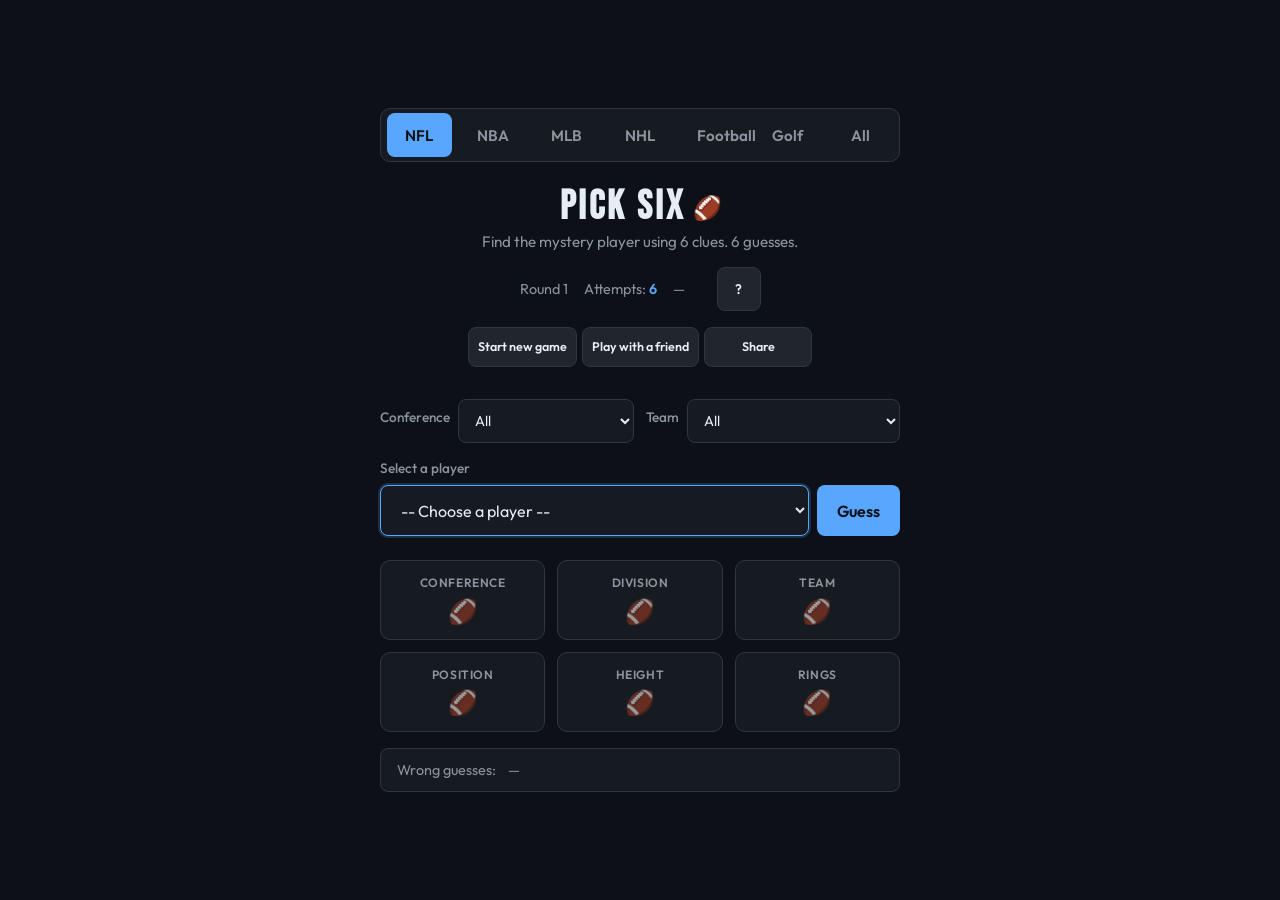
==== index.html @ cec1c0ed "Polish share button: layout, clue-style copied state, compact header row - Align share with Start ne" ====
<!DOCTYPE html>
<html lang="en">
<head><!-- Google tag (gtag.js) -->
<script async src="https://www.googletagmanager.com/gtag/js?id=G-Y5S0FFK1SW"></script>
<script>
  window.dataLayer = window.dataLayer || [];
  function gtag(){dataLayer.push(arguments);}
  gtag('js', new Date());

  gtag('config', 'G-Y5S0FFK1SW');
</script>
  <meta charset="UTF-8">
  <meta name="viewport" content="width=device-width, initial-scale=1.0, viewport-fit=cover">
  <meta name="theme-color" content="#0d1117">
  <title>Pick Six – You Think You Know Ball? Prove It.</title>
  <meta name="description" content="Pick Six is the sports guessing game that exposes fake NFL, NBA, MLB, and golf sickos. Six clues, six guesses, six rounds from easy layups to “how did you even know that guy?”">
  <meta property="og:title" content="Pick Six – You Think You Know Ball? Prove It.">
  <meta property="og:description" content="Pick Six is the sports guessing game that exposes fake NFL, NBA, MLB, and golf sickos. Six clues, six guesses, six rounds from easy layups to “how did you even know that guy?”">
  <meta property="og:type" content="website">
  <meta property="og:url" content="https://picksix.lol">
  <meta property="og:image" content="https://picksix.lol/og-image.png">
  <meta name="twitter:card" content="summary_large_image">
  <meta name="twitter:title" content="Pick Six – You Think You Know Ball? Prove It.">
  <meta name="twitter:description" content="Pick Six is the sports guessing game that exposes fake NFL, NBA, MLB, and golf sickos. Six clues, six guesses, six rounds from easy layups to “how did you even know that guy?”">
  <link rel="icon" type="image/svg+xml" href="favicon.svg">
  <link rel="preconnect" href="https://fonts.googleapis.com">
  <link rel="preconnect" href="https://fonts.gstatic.com" crossorigin>
  <link href="https://fonts.googleapis.com/css2?family=Bebas+Neue&family=Outfit:wght@400;500;600;700&display=swap" rel="stylesheet">
  <link rel="stylesheet" href="style.css">
  <script type="application/ld+json">
  {
    "@context": "https://schema.org",
    "@type": "Game",
    "name": "Pick Six",
    "url": "https://picksix.lol",
    "description": "Pick Six is the sports guessing game that exposes fake NFL, NBA, MLB, and golf sickos. Six clues, six guesses, six rounds from easy layups to “how did you even know that guy?”.",
    "genre": "Sports guessing game",
    "inLanguage": "en"
  }
  </script>
</head>
<body>
  <div class="app">
    <nav class="sport-tabs" role="tablist">
      <button type="button" class="sport-tab active" data-sport="nfl" role="tab" aria-selected="true">NFL</button>
      <button type="button" class="sport-tab" data-sport="nba" role="tab" aria-selected="false">NBA</button>
      <button type="button" class="sport-tab" data-sport="mlb" role="tab" aria-selected="false">MLB</button>
      <button type="button" class="sport-tab" data-sport="nhl" role="tab" aria-selected="false">NHL</button>
      <button type="button" class="sport-tab" data-sport="football" role="tab" aria-selected="false">Football</button>
      <button type="button" class="sport-tab" data-sport="golf" role="tab" aria-selected="false">Golf</button>
      <button type="button" class="sport-tab" data-sport="all" role="tab" aria-selected="false">All</button>
    </nav>
    <header>
      <h1>
        <span class="h1-row">
          <span class="h1-title">Pick Six</span>
          <span id="sportIcon" class="header-sport-icon" aria-hidden="true">⚾</span>
        </span>
      </h1>
      <p class="tagline" id="tagline">Find the mystery player using 6 clues. 6 guesses.</p>
      <div class="header-meta">
        <p class="round" id="roundLabel">Round 1</p>
        <p class="attempts" id="attempts">Attempts: <span id="attemptCount">5</span></p>
        <p class="timer" id="timer">0:00</p>
        <p class="streak" id="streak" aria-label="Win streak"></p>
        <button id="helpBtn" type="button" class="secondary small" aria-haspopup="dialog" aria-controls="helpPanel">?</button>
        <div class="header-action-buttons">
          <button id="newGameBtn" type="button" class="secondary small">Start new game</button>
          <button id="playWithFriendBtn" type="button" class="secondary small coop-mode-btn">Play with a friend</button>
          <button id="shareGameBtn" type="button" class="secondary small share-game-btn" aria-label="Copy link to play this sport">
            <span class="share-game-btn__stack">
              <span class="share-game-btn__label share-game-btn__label--share">Share</span>
              <span class="share-game-btn__label share-game-btn__label--copied" aria-hidden="true">Copied</span>
            </span>
          </button>
        </div>
      </div>
      <section id="coopBanner" class="coop-banner hidden">
        <p class="coop-banner-msg">Copy the link and send to your friend.</p>
        <div class="coop-link-row">
          <input id="coopLinkInput" type="text" readonly class="coop-link-input" aria-label="Game link to share">
          <button id="coopCopyBtn" type="button" class="secondary small">Copy link</button>
        </div>
        <button id="coopExitBtn" type="button" class="secondary small">Exit coop</button>
      </section>
    </header>

    <main>
      <section class="guess-section">
        <div class="filters" id="filtersContainer">
          <div class="filters-mlb" id="filtersMlb">
            <div class="filter-pair">
              <label for="leagueFilter">League</label>
              <select id="leagueFilter">
                <option value="">All</option>
                <option value="AL">AL</option>
                <option value="NL">NL</option>
              </select>
            </div>
            <div class="filter-pair">
              <label for="teamFilter">Team</label>
              <select id="teamFilter">
                <option value="">All</option>
              </select>
            </div>
          </div>
          <div class="filters-golf hidden" id="filtersGolf">
            <div class="filter-pair">
              <label for="countryFilter">Country</label>
              <select id="countryFilter">
                <option value="">All</option>
              </select>
            </div>
            <div class="filter-pair">
              <label for="sponsorFilter">Sponsor</label>
              <select id="sponsorFilter">
                <option value="">All</option>
              </select>
            </div>
          </div>
          <div class="filters-nba hidden" id="filtersNba">
            <div class="filter-pair">
              <label for="nbaConferenceFilter">Conference</label>
              <select id="nbaConferenceFilter">
                <option value="">All</option>
              </select>
            </div>
            <div class="filter-pair">
              <label for="nbaTeamFilter">Team</label>
              <select id="nbaTeamFilter">
                <option value="">All</option>
              </select>
            </div>
          </div>
          <div class="filters-nfl hidden" id="filtersNfl">
            <div class="filter-pair">
              <label for="nflConferenceFilter">Conference</label>
              <select id="nflConferenceFilter">
                <option value="">All</option>
              </select>
            </div>
            <div class="filter-pair">
              <label for="nflTeamFilter">Team</label>
              <select id="nflTeamFilter">
                <option value="">All</option>
              </select>
            </div>
          </div>
          <div class="filters-nhl hidden" id="filtersNhl">
            <div class="filter-pair">
              <label for="nhlConferenceFilter">Conference</label>
              <select id="nhlConferenceFilter">
                <option value="">All</option>
              </select>
            </div>
            <div class="filter-pair">
              <label for="nhlTeamFilter">Team</label>
              <select id="nhlTeamFilter">
                <option value="">All</option>
              </select>
            </div>
          </div>
          <div class="filters-football hidden" id="filtersFootball">
            <div class="filter-pair">
              <label for="footballLeagueFilter">League</label>
              <select id="footballLeagueFilter">
                <option value="">All</option>
              </select>
            </div>
            <div class="filter-pair">
              <label for="footballClubFilter">Club</label>
              <select id="footballClubFilter">
                <option value="">All</option>
              </select>
            </div>
          </div>
          <div class="filters-all hidden" id="filtersAll">
            <div class="filter-pair">
              <label for="allSportFilter">Sport</label>
              <select id="allSportFilter">
                <option value="">All</option>
                <option value="NFL">NFL</option>
                <option value="NBA">NBA</option>
                <option value="MLB">MLB</option>
                <option value="NHL">NHL</option>
                <option value="FOOTBALL">Football</option>
                <option value="GOLF">Golf</option>
              </select>
            </div>
          </div>
        </div>
        <label for="guessSelect">Select a player</label>
        <div class="input-row">
          <select id="guessSelect">
            <option value="">-- Choose a player --</option>
          </select>
          <button id="guessBtn" type="button">Guess</button>
        </div>
      </section>

      <!-- Bonus clue button removed; #bonusClue + formatBonusClue() in game.js kept to re-enable later. -->
      <section class="bonus-section hidden" aria-hidden="true">
        <div id="bonusClue" class="bonus-clue hidden"></div>
      </section>

      <section class="feedback-section">
        <div id="message" class="message"></div>
        <div class="clue-grid clue-grid-mlb" id="clueGridMlb">
          <div class="clue-slot" data-key="league">
            <span class="clue-label">League</span>
            <div class="clue-value hidden"><span class="value-text"></span></div>
            <div class="clue-hidden"><span class="sport-icon" aria-hidden="true">⚾</span></div>
          </div>
          <div class="clue-slot" data-key="division">
            <span class="clue-label">Division</span>
            <div class="clue-value hidden"><span class="value-text"></span></div>
            <div class="clue-hidden"><span class="sport-icon" aria-hidden="true">⚾</span></div>
          </div>
          <div class="clue-slot" data-key="team">
            <span class="clue-label">Team</span>
            <div class="clue-value hidden"><span class="value-text"></span></div>
            <div class="clue-hidden"><span class="sport-icon" aria-hidden="true">⚾</span></div>
          </div>
          <div class="clue-slot" data-key="position">
            <span class="clue-label">Position</span>
            <div class="clue-value hidden"><span class="value-text"></span></div>
            <div class="clue-hidden"><span class="sport-icon" aria-hidden="true">⚾</span></div>
          </div>
          <div class="clue-slot" data-key="age">
            <span class="clue-label">Age</span>
            <div class="clue-value hidden"><span class="value-text"></span></div>
            <div class="clue-hidden"><span class="sport-icon" aria-hidden="true">⚾</span></div>
          </div>
          <div class="clue-slot" data-key="number">
            <span class="clue-label">Number</span>
            <div class="clue-value hidden"><span class="value-text"></span></div>
            <div class="clue-hidden"><span class="sport-icon" aria-hidden="true">⚾</span></div>
          </div>
        </div>
        <div class="clue-grid clue-grid-golf hidden" id="clueGridGolf">
          <div class="clue-slot" data-key="country">
            <span class="clue-label">Country</span>
            <div class="clue-value hidden"><span class="value-text"></span></div>
            <div class="clue-hidden"><span class="sport-icon" aria-hidden="true">⛳</span></div>
          </div>
          <div class="clue-slot" data-key="sponsor">
            <span class="clue-label">Sponsor</span>
            <div class="clue-value hidden"><span class="value-text"></span></div>
            <div class="clue-hidden"><span class="sport-icon" aria-hidden="true">⛳</span></div>
          </div>
          <div class="clue-slot" data-key="age">
            <span class="clue-label">Age</span>
            <div class="clue-value hidden"><span class="value-text"></span></div>
            <div class="clue-hidden"><span class="sport-icon" aria-hidden="true">⛳</span></div>
          </div>
          <div class="clue-slot" data-key="pgaWins">
            <span class="clue-label">PGA Tour Wins</span>
            <div class="clue-value hidden"><span class="value-text"></span></div>
            <div class="clue-hidden"><span class="sport-icon" aria-hidden="true">⛳</span></div>
          </div>
          <div class="clue-slot" data-key="majorWins">
            <span class="clue-label">Major Wins</span>
            <div class="clue-value hidden"><span class="value-text"></span></div>
            <div class="clue-hidden"><span class="sport-icon" aria-hidden="true">⛳</span></div>
          </div>
          <div class="clue-slot" data-key="worldRank">
            <span class="clue-label">World Rank</span>
            <div class="clue-value hidden"><span class="value-text"></span></div>
            <div class="clue-hidden"><span class="sport-icon" aria-hidden="true">⛳</span></div>
          </div>
        </div>
        <div class="clue-grid clue-grid-nba hidden" id="clueGridNba">
          <div class="clue-slot" data-key="league">
            <span class="clue-label">Conference</span>
            <div class="clue-value hidden"><span class="value-text"></span></div>
            <div class="clue-hidden"><span class="sport-icon" aria-hidden="true">🏀</span></div>
          </div>
          <div class="clue-slot" data-key="division">
            <span class="clue-label">Division</span>
            <div class="clue-value hidden"><span class="value-text"></span></div>
            <div class="clue-hidden"><span class="sport-icon" aria-hidden="true">🏀</span></div>
          </div>
          <div class="clue-slot" data-key="team">
            <span class="clue-label">Team</span>
            <div class="clue-value hidden"><span class="value-text"></span></div>
            <div class="clue-hidden"><span class="sport-icon" aria-hidden="true">🏀</span></div>
          </div>
          <div class="clue-slot" data-key="position">
            <span class="clue-label">Position</span>
            <div class="clue-value hidden"><span class="value-text"></span></div>
            <div class="clue-hidden"><span class="sport-icon" aria-hidden="true">🏀</span></div>
          </div>
          <div class="clue-slot" data-key="height">
            <span class="clue-label">Height</span>
            <div class="clue-value hidden"><span class="value-text"></span></div>
            <div class="clue-hidden"><span class="sport-icon" aria-hidden="true">🏀</span></div>
          </div>
          <div class="clue-slot" data-key="rings">
            <span class="clue-label">Rings</span>
            <div class="clue-value hidden"><span class="value-text"></span></div>
            <div class="clue-hidden"><span class="sport-icon" aria-hidden="true">🏀</span></div>
          </div>
        </div>
        <div class="clue-grid clue-grid-nfl hidden" id="clueGridNfl">
          <div class="clue-slot" data-key="league">
            <span class="clue-label">Conference</span>
            <div class="clue-value hidden"><span class="value-text"></span></div>
            <div class="clue-hidden"><span class="sport-icon" aria-hidden="true">🏈</span></div>
          </div>
          <div class="clue-slot" data-key="division">
            <span class="clue-label">Division</span>
            <div class="clue-value hidden"><span class="value-text"></span></div>
            <div class="clue-hidden"><span class="sport-icon" aria-hidden="true">🏈</span></div>
          </div>
          <div class="clue-slot" data-key="team">
            <span class="clue-label">Team</span>
            <div class="clue-value hidden"><span class="value-text"></span></div>
            <div class="clue-hidden"><span class="sport-icon" aria-hidden="true">🏈</span></div>
          </div>
          <div class="clue-slot" data-key="position">
            <span class="clue-label">Position</span>
            <div class="clue-value hidden"><span class="value-text"></span></div>
            <div class="clue-hidden"><span class="sport-icon" aria-hidden="true">🏈</span></div>
          </div>
          <div class="clue-slot" data-key="height">
            <span class="clue-label">Height</span>
            <div class="clue-value hidden"><span class="value-text"></span></div>
            <div class="clue-hidden"><span class="sport-icon" aria-hidden="true">🏈</span></div>
          </div>
          <div class="clue-slot" data-key="rings">
            <span class="clue-label">Rings</span>
            <div class="clue-value hidden"><span class="value-text"></span></div>
            <div class="clue-hidden"><span class="sport-icon" aria-hidden="true">🏈</span></div>
          </div>
        </div>
        <div class="clue-grid clue-grid-nhl hidden" id="clueGridNhl">
          <div class="clue-slot" data-key="league">
            <span class="clue-label">Conference</span>
            <div class="clue-value hidden"><span class="value-text"></span></div>
            <div class="clue-hidden"><span class="sport-icon" aria-hidden="true">🏒</span></div>
          </div>
          <div class="clue-slot" data-key="division">
            <span class="clue-label">Division</span>
            <div class="clue-value hidden"><span class="value-text"></span></div>
            <div class="clue-hidden"><span class="sport-icon" aria-hidden="true">🏒</span></div>
          </div>
          <div class="clue-slot" data-key="team">
            <span class="clue-label">Team</span>
            <div class="clue-value hidden"><span class="value-text"></span></div>
            <div class="clue-hidden"><span class="sport-icon" aria-hidden="true">🏒</span></div>
          </div>
          <div class="clue-slot" data-key="position">
            <span class="clue-label">Position</span>
            <div class="clue-value hidden"><span class="value-text"></span></div>
            <div class="clue-hidden"><span class="sport-icon" aria-hidden="true">🏒</span></div>
          </div>
          <div class="clue-slot" data-key="height">
            <span class="clue-label">Height</span>
            <div class="clue-value hidden"><span class="value-text"></span></div>
            <div class="clue-hidden"><span class="sport-icon" aria-hidden="true">🏒</span></div>
          </div>
          <div class="clue-slot" data-key="rings">
            <span class="clue-label">Cups</span>
            <div class="clue-value hidden"><span class="value-text"></span></div>
            <div class="clue-hidden"><span class="sport-icon" aria-hidden="true">🏒</span></div>
          </div>
        </div>
        <div class="clue-grid clue-grid-football hidden" id="clueGridFootball">
          <div class="clue-slot" data-key="league">
            <span class="clue-label">League</span>
            <div class="clue-value hidden"><span class="value-text"></span></div>
            <div class="clue-hidden"><span class="sport-icon" aria-hidden="true">⚽</span></div>
          </div>
          <div class="clue-slot" data-key="club">
            <span class="clue-label">Club</span>
            <div class="clue-value hidden"><span class="value-text"></span></div>
            <div class="clue-hidden"><span class="sport-icon" aria-hidden="true">⚽</span></div>
          </div>
          <div class="clue-slot" data-key="country">
            <span class="clue-label">Country</span>
            <div class="clue-value hidden"><span class="value-text"></span></div>
            <div class="clue-hidden"><span class="sport-icon" aria-hidden="true">⚽</span></div>
          </div>
          <div class="clue-slot" data-key="position">
            <span class="clue-label">Position</span>
            <div class="clue-value hidden"><span class="value-text"></span></div>
            <div class="clue-hidden"><span class="sport-icon" aria-hidden="true">⚽</span></div>
          </div>
          <div class="clue-slot" data-key="height">
            <span class="clue-label">Height</span>
            <div class="clue-value hidden"><span class="value-text"></span></div>
            <div class="clue-hidden"><span class="sport-icon" aria-hidden="true">⚽</span></div>
          </div>
          <div class="clue-slot" data-key="trophies">
            <span class="clue-label">Trophies</span>
            <div class="clue-value hidden"><span class="value-text"></span></div>
            <div class="clue-hidden"><span class="sport-icon" aria-hidden="true">⚽</span></div>
          </div>
        </div>
        <div class="clue-grid clue-grid-all hidden" id="clueGridAll">
          <div class="clue-slot" data-key="sport">
            <span class="clue-label">Sport</span>
            <div class="clue-value hidden"><span class="value-text"></span></div>
            <div class="clue-hidden"><span class="sport-icon" aria-hidden="true">🏆</span></div>
          </div>
          <div class="clue-slot" data-key="team">
            <span class="clue-label">Team/Country</span>
            <div class="clue-value hidden"><span class="value-text"></span></div>
            <div class="clue-hidden"><span class="sport-icon" aria-hidden="true">🏆</span></div>
          </div>
          <div class="clue-slot" data-key="position">
            <span class="clue-label">Position</span>
            <div class="clue-value hidden"><span class="value-text"></span></div>
            <div class="clue-hidden"><span class="sport-icon" aria-hidden="true">🏆</span></div>
          </div>
          <div class="clue-slot" data-key="height">
            <span class="clue-label">Height</span>
            <div class="clue-value hidden"><span class="value-text"></span></div>
            <div class="clue-hidden"><span class="sport-icon" aria-hidden="true">🏆</span></div>
          </div>
          <div class="clue-slot" data-key="titles">
            <span class="clue-label">Titles</span>
            <div class="clue-value hidden"><span class="value-text"></span></div>
            <div class="clue-hidden"><span class="sport-icon" aria-hidden="true">🏆</span></div>
          </div>
          <div class="clue-slot" data-key="age">
            <span class="clue-label">Age</span>
            <div class="clue-value hidden"><span class="value-text"></span></div>
            <div class="clue-hidden"><span class="sport-icon" aria-hidden="true">🏆</span></div>
          </div>
        </div>
        <div class="wrong-guesses" id="wrongGuesses">
          <span class="wrong-guesses-label">Wrong guesses:</span>
          <span class="wrong-guesses-list" id="wrongGuessesList">—</span>
        </div>
      </section>

      <section class="game-over hidden" id="gameOver">
        <h2 id="gameOverTitle"></h2>
        <p id="gameOverText"></p>
        <div class="final-score-banner hidden" id="finalScoreBanner">
          <p class="final-score-headline">Final score</p>
          <p class="final-score-line" id="finalScoreLine"></p>
          <div class="final-score-share-slot" id="finalScoreShareSlot" aria-hidden="true"></div>
        </div>
        <button id="playAgainBtn" type="button">Start new game</button>
      </section>
    </main>
  </div>

  <div class="score-breakdown-overlay hidden" id="scoreBreakdownOverlay" role="dialog" aria-labelledby="scoreBreakdownTitle" aria-modal="true">
    <div class="score-breakdown-modal">
      <h3 id="scoreBreakdownTitle">Score breakdown</h3>
      <div id="scoreBreakdownContent"></div>
      <button type="button" class="secondary small" id="scoreBreakdownClose">Close</button>
    </div>
  </div>

  <div class="coop-modal-overlay hidden" id="coopGoFirstModal" role="dialog" aria-modal="true" aria-labelledby="coopGoFirstTitle">
    <div class="coop-modal">
      <h2 id="coopGoFirstTitle">You go first!</h2>
      <p>Make your guess below, then share the link with your friend so they can take their turn.</p>
      <button type="button" class="primary" id="coopGoFirstBtn">Got it</button>
    </div>
  </div>

  <div class="coop-modal-overlay hidden" id="coopShareModal" role="dialog" aria-modal="true" aria-labelledby="coopShareTitle">
    <div class="coop-modal">
      <h2 id="coopShareTitle">Hand it off!</h2>
      <p>Copy the link and fire it to your friend — iMessage, text, carrier pigeon, whatever. Their turn to guess.</p>
      <div class="coop-modal-link-row">
        <input id="coopShareLinkInput" type="text" readonly class="coop-link-input" aria-label="Game link to share">
        <button id="coopShareCopyBtn" type="button" class="secondary">Copy link</button>
      </div>
      <button type="button" class="primary" id="coopShareDoneBtn" disabled>Sent — they're up!</button>
    </div>
  </div>

  <div class="help-overlay hidden" id="helpPanel" role="dialog" aria-modal="true" aria-labelledby="helpTitle">
    <div class="help-modal">
      <h2 id="helpTitle">How Pick Six works</h2>
      <p>
        Each game picks one mystery player from the current sport. You have six guesses to find them using the clues you unlock along the way.
      </p>
      <p>
        Make a guess and we’ll light up how close you are on league/conference, division, team, position, and the numeric stats – age, height, jersey number, or rings depending on the sport.
      </p>
      <p>
        Clear four rounds in a row to go from stars to deep‑cut role players and golf nerd favorites.
      </p>
      <p>
        <strong>Play with a friend:</strong> Click "Play with a friend", make a guess, then copy the link and send it (iMessage, text, etc.). Your friend opens it, makes their guess, and sends the link back. Take turns until you nail it — or run out of guesses.
      </p>
      <button type="button" class="secondary small" id="helpCloseBtn">Got it</button>
    </div>
  </div>

  <script src="players-data.js" defer></script>
  <script src="golf-data.js" defer></script>
  <script src="nba-data.js" defer></script>
  <script src="nfl-data.js" defer></script>
  <script src="nhl-data.js" defer></script>
  <script src="football-data.js" defer></script>
  <script src="game.js" defer></script>
</body>
</html>
---- style.css ----
:root {
  --safe-pad-inline: max(1rem, env(safe-area-inset-left, 0px), env(safe-area-inset-right, 0px));
  --bg: #0d1117;
  --surface: #161b22;
  --surface-light: #21262d;
  --text: #e6edf3;
  --text-muted: #8b949e;
  --accent: #58a6ff;
  --accent-warm: #f0883e;
  --success: #3fb950;
  --error: #f85149;
  --border: #30363d;
}

* {
  box-sizing: border-box;
  margin: 0;
  padding: 0;
}

body {
  font-family: 'Outfit', sans-serif;
  background: var(--bg);
  color: var(--text);
  min-height: 100vh;
  min-height: 100dvh;
  display: flex;
  justify-content: center;
  align-items: center;
  /* Symmetric horizontal insets so content isn’t shifted on notched phones */
  padding: max(1rem, env(safe-area-inset-top, 0px)) var(--safe-pad-inline)
    max(1rem, env(safe-area-inset-bottom, 0px)) var(--safe-pad-inline);
  touch-action: manipulation;
}

.app {
  position: relative;
  width: 100%;
  max-width: 520px;
  /* Avoid horizontal scroll from full-width children (e.g. sport tabs) */
  min-width: 0;
}

.streak {
  font-size: 1.25rem;
  line-height: 1;
  color: var(--text-muted);
}

header {
  text-align: center;
  margin-bottom: 2rem;
  width: 100%;
}

h1 {
  display: flex;
  justify-content: center;
  align-items: center;
  width: 100%;
  margin: 0;
}

/* Keeps “Pick Six” + icon as one centered cluster (title styling unchanged) */
.h1-row {
  display: inline-flex;
  align-items: center;
  justify-content: center;
  gap: 0.35rem;
  max-width: 100%;
}

.h1-title {
  font-family: 'Bebas Neue', sans-serif;
  font-size: 2.5rem;
  letter-spacing: 0.08em;
  color: var(--text);
  line-height: 1.05;
  padding-inline: 0.06em;
  white-space: nowrap;
}

.tagline {
  color: var(--text-muted);
  font-size: 0.95rem;
  margin-top: 0.25rem;
}

.header-sport-icon {
  font-size: 1.45rem;
  line-height: 1;
  margin: 0;
  letter-spacing: normal;
  flex-shrink: 0;
}

.header-meta {
  display: flex;
  flex-wrap: wrap;
  align-items: center;
  justify-content: center;
  gap: 1rem;
  margin-top: 1rem;
  width: 100%;
}

/* Keep Start new game, Play with a friend, and Share on one row (scroll on very narrow screens). */
.header-action-buttons {
  display: flex;
  flex-direction: row;
  flex-wrap: nowrap;
  align-items: stretch;
  justify-content: center;
  gap: 0.35rem;
  width: 100%;
  max-width: 100%;
  box-sizing: border-box;
  padding-left: max(0.2rem, env(safe-area-inset-left));
  padding-right: max(0.2rem, env(safe-area-inset-right));
  overflow-x: auto;
  -webkit-overflow-scrolling: touch;
  overscroll-behavior-x: contain;
  scrollbar-width: thin;
}

/* Slightly tighter than global .small so three buttons fit typical phone widths */
.header-action-buttons .secondary.small {
  flex: 0 0 auto;
  display: inline-flex;
  align-items: center;
  justify-content: center;
  padding: 0.4rem 0.55rem;
  font-size: 0.78rem;
  line-height: 1.2;
  min-height: 40px;
  min-width: 40px;
}

/* Share: same footprint as other secondary.small; copied state mirrors clue-slot check-hit + clue-value.value-correct */
.share-game-btn {
  transition: border-color 0.2s ease, box-shadow 0.2s ease, border-radius 0.2s ease;
}

.share-game-btn.share-game-btn--checking {
  animation: slot-pulse 0.4s ease-out;
}

.share-game-btn.share-game-btn--copied {
  border-color: var(--success);
  box-shadow: 0 0 12px rgba(63, 185, 80, 0.4);
  border-radius: 10px;
}

.share-game-btn__stack {
  display: grid;
  place-items: center;
  /* Fits pill + "Copied" without clipping (header uses compact .small) */
  min-width: 5.5rem;
}

.share-game-btn__label {
  grid-area: 1 / 1;
  transition: opacity 0.28s ease;
}

.share-game-btn__label--copied {
  opacity: 0;
}

.share-game-btn--copied .share-game-btn__label--share {
  opacity: 0;
}

.share-game-btn--copied .share-game-btn__label--copied {
  opacity: 1;
  /* Same as .clue-slot .clue-value.value-correct */
  font-size: 1rem;
  font-weight: 600;
  color: var(--success);
  padding: 0.15rem 0.6rem;
  border-radius: 999px;
  background: rgba(63, 185, 80, 0.18);
  animation: reveal-pop 0.35s ease-out;
}

.header-action-buttons .share-game-btn--copied .share-game-btn__label--copied {
  font-size: 0.95rem;
}

@media (prefers-reduced-motion: reduce) {
  .share-game-btn__label {
    transition: none;
  }

  .share-game-btn.share-game-btn--checking,
  .share-game-btn--copied .share-game-btn__label--copied {
    animation: none;
  }
}

.round,
.attempts,
.timer {
  font-size: 0.9rem;
  color: var(--text-muted);
}

.attempts span {
  color: var(--accent);
  font-weight: 600;
}

.timer {
  font-variant-numeric: tabular-nums;
}

button.small {
  padding: 0.5rem 0.9rem;
  font-size: 0.85rem;
  min-height: 44px;
  min-width: 44px;
}

.wrong-guesses {
  margin-top: 1rem;
  padding: 0.75rem 1rem;
  background: var(--surface);
  border: 1px solid var(--border);
  border-radius: 8px;
  font-size: 0.9rem;
}

.wrong-guesses-label {
  color: var(--text-muted);
  margin-right: 0.5rem;
}

.wrong-guesses-list {
  color: var(--text-muted);
  font-style: italic;
}

.guess-section {
  margin-bottom: 1.5rem;
}

.filters {
  display: flex;
  flex-wrap: wrap;
  align-items: center;
  gap: 0.75rem;
  margin-bottom: 1rem;
}

.filters-mlb,
.filters-golf,
.filters-nba,
.filters-nfl,
.filters-nhl,
.filters-football {
  display: flex;
  align-items: center;
  gap: 0.75rem;
  width: 100%;
}

.filter-pair {
  flex: 1;
  display: flex;
  align-items: center;
  gap: 0.5rem;
  min-width: 0;
}

.filter-pair select {
  flex: 1;
  min-width: 0;
}

.filters label {
  font-size: 0.8rem;
  font-weight: 500;
  color: var(--text-muted);
}

.filters select {
  padding: 0.5rem 0.75rem;
  font-size: 0.9rem;
  min-width: 80px;
  min-height: 44px;
}

.guess-section label {
  display: block;
  font-size: 0.85rem;
  font-weight: 500;
  color: var(--text-muted);
  margin-bottom: 0.5rem;
}

.input-row {
  display: flex;
  gap: 0.5rem;
}

input {
  flex: 1;
  padding: 0.85rem 1rem;
  font-size: 1rem;
  min-height: 44px;
  font-family: inherit;
  background: var(--surface);
  border: 1px solid var(--border);
  border-radius: 8px;
  color: var(--text);
  outline: none;
}

input:focus {
  border-color: var(--accent);
  box-shadow: 0 0 0 2px rgba(88, 166, 255, 0.2);
}

input::placeholder {
  color: var(--text-muted);
}

select {
  flex: 1;
  padding: 0.85rem 1rem;
  font-size: 1rem;
  min-height: 44px;
  font-family: inherit;
  background: var(--surface);
  border: 1px solid var(--border);
  border-radius: 8px;
  color: var(--text);
  outline: none;
  cursor: pointer;
  appearance: auto;
}

select:focus {
  border-color: var(--accent);
  box-shadow: 0 0 0 2px rgba(88, 166, 255, 0.2);
}

select:disabled {
  opacity: 0.6;
  cursor: not-allowed;
}

button {
  font-family: inherit;
  font-weight: 600;
  cursor: pointer;
  border: none;
  border-radius: 8px;
  padding: 0.85rem 1.25rem;
  font-size: 1rem;
  min-height: 44px;
  transition: transform 0.15s, background 0.15s;
}

button:active {
  transform: scale(0.98);
}

#guessBtn {
  background: var(--accent);
  color: var(--bg);
}

#guessBtn:hover {
  background: #6eb4ff;
}

#guessBtn:disabled {
  opacity: 0.5;
  cursor: not-allowed;
  transform: none;
}

.secondary {
  background: var(--surface-light);
  color: var(--text);
  border: 1px solid var(--border);
}

.secondary:hover:not(:disabled) {
  background: var(--border);
}

.secondary:disabled {
  opacity: 0.5;
  cursor: not-allowed;
}

.bonus-section {
  margin-bottom: 1.5rem;
}

#bonusClueBtn {
  font-size: 0.9rem;
}

.bonus-clue {
  margin-top: 1rem;
  padding: 1rem;
  background: var(--surface);
  border: 1px solid var(--border);
  border-radius: 8px;
  font-size: 0.95rem;
}

.bonus-clue.revealed {
  border-color: var(--accent-warm);
  color: var(--accent-warm);
}

.feedback-section {
  min-height: 180px;
}

.message {
  font-size: 1.1rem;
  font-weight: 600;
  margin-bottom: 1rem;
}

.message.first-try {
  color: var(--accent-warm);
  font-size: 1.25rem;
}

.message.win {
  color: var(--success);
}

.message.error {
  color: var(--error);
}

.message.snark {
  color: var(--text-muted);
  font-style: italic;
}

.legends-badge {
  display: inline-block;
  margin-left: 0.25rem;
  padding: 0.15rem 0.45rem;
  border-radius: 999px;
  border: 1px solid var(--accent-warm);
  color: var(--accent-warm);
  font-size: 0.75rem;
  text-transform: uppercase;
  letter-spacing: 0.06em;
}

.clue-grid {
  display: grid;
  grid-template-columns: repeat(2, 1fr);
  gap: 0.75rem;
  margin-top: 1rem;
}

@media (min-width: 420px) {
  .clue-grid {
    grid-template-columns: repeat(3, 1fr);
  }
}

.clue-slot {
  position: relative;
  background: var(--surface);
  border: 1px solid var(--border);
  border-radius: 10px;
  padding: 0.85rem 1rem;
  min-height: 64px;
  display: flex;
  flex-direction: column;
  justify-content: center;
  align-items: center;
}

.clue-slot .clue-label {
  font-size: 0.75rem;
  font-weight: 600;
  text-transform: uppercase;
  letter-spacing: 0.05em;
  color: var(--text-muted);
  margin-bottom: 0.35rem;
}

.clue-slot .clue-value {
  font-size: 1rem;
  font-weight: 600;
  color: var(--success);
  padding: 0.15rem 0.6rem;
  border-radius: 999px;
  background: rgba(63, 185, 80, 0.08);
}

.clue-slot .clue-value.value-correct {
  color: var(--success);
  background: rgba(63, 185, 80, 0.18);
}

.clue-slot .clue-value.value-close {
  color: var(--accent-warm);
  background: rgba(240, 136, 62, 0.16);
}

.clue-slot .clue-value.value-far {
  color: var(--error);
  background: rgba(248, 81, 73, 0.12);
}

.clue-slot .clue-value.hidden {
  display: none;
}

.clue-slot .clue-hidden {
  display: flex;
  align-items: center;
  justify-content: center;
  min-height: 28px;
}

.clue-slot .clue-hidden.hidden {
  display: none;
}

.clue-slot .sport-icon {
  font-size: 1.5rem;
  opacity: 0.6;
}

/* Narrow viewports: horizontal scroll so six tabs stay tappable; wide: single row */
.sport-tabs {
  display: flex;
  gap: 0.35rem;
  margin-bottom: 1.5rem;
  margin-left: auto;
  margin-right: auto;
  padding: 0.25rem 0.35rem;
  max-width: 100%;
  background: var(--surface);
  border-radius: 10px;
  border: 1px solid var(--border);
  flex-wrap: nowrap;
  overflow-x: auto;
  -webkit-overflow-scrolling: touch;
  overscroll-behavior-x: contain;
  scrollbar-width: thin;
}

.sport-tab {
  flex: 0 0 auto;
  padding: 0.55rem 0.75rem;
  font-size: 0.85rem;
  font-weight: 600;
  background: transparent;
  color: var(--text-muted);
  border-radius: 8px;
  transition: background 0.2s, color 0.2s;
  min-height: 44px;
}

.sport-tab:hover {
  color: var(--text);
  background: var(--surface-light);
}

.sport-tab.active {
  background: var(--accent);
  color: var(--bg);
}

@media (min-width: 640px) {
  .sport-tabs {
    overflow-x: visible;
    gap: 0.5rem;
  }

  .sport-tab {
    flex: 1 1 0;
    min-width: 0;
    padding: 0.6rem 1rem;
    font-size: 0.95rem;
  }
}

.clue-slot.checking {
  animation: slot-pulse 0.4s ease-out;
}

.clue-slot.check-hit {
  border-color: var(--success);
  box-shadow: 0 0 12px rgba(63, 185, 80, 0.4);
}

.clue-slot.check-miss {
  border-color: var(--text-muted);
  opacity: 0.7;
}

@keyframes slot-pulse {
  0% { transform: scale(1); }
  50% { transform: scale(1.05); }
  100% { transform: scale(1); }
}

.clue-value.reveal-pop {
  animation: reveal-pop 0.35s ease-out;
}

@keyframes reveal-pop {
  0% { transform: scale(0.8); opacity: 0; }
  70% { transform: scale(1.08); }
  100% { transform: scale(1); opacity: 1; }
}

.round-score {
  display: inline-block;
  margin-left: 0.5rem;
  padding: 0.25rem 0.6rem;
  background: var(--accent-warm);
  color: var(--bg);
  font-size: 0.95rem;
  border-radius: 6px;
  font-weight: 700;
}

.round-score.score-clickable {
  cursor: pointer;
}

.round-meta {
  font-size: 0.9em;
  color: var(--text-muted);
  font-weight: 400;
}

.round-score.score-clickable:hover {
  filter: brightness(1.1);
}

.about-section {
  margin-top: 2rem;
  padding: 1.25rem 1.5rem;
  background: var(--surface);
  border: 1px solid var(--border);
  border-radius: 10px;
  font-size: 0.95rem;
  color: var(--text-muted);
}

.about-section h2 {
  font-size: 1.1rem;
  margin-bottom: 0.5rem;
}

.about-section ul {
  margin-left: 1.25rem;
  margin-top: 0.5rem;
  display: grid;
  gap: 0.3rem;
}

.about-section li {
  list-style: disc;
}

.help-overlay {
  position: fixed;
  inset: 0;
  background: rgba(0, 0, 0, 0.6);
  display: flex;
  align-items: center;
  justify-content: center;
  z-index: 40;
  padding: max(1rem, env(safe-area-inset-top, 0px)) var(--safe-pad-inline)
    max(1rem, env(safe-area-inset-bottom, 0px)) var(--safe-pad-inline);
}

.help-overlay.hidden {
  display: none;
}

.help-modal {
  max-width: 420px;
  width: calc(100% - 2.5rem);
  background: var(--surface);
  border-radius: 12px;
  border: 1px solid var(--border);
  padding: 1.5rem;
  box-shadow: 0 12px 30px rgba(0, 0, 0, 0.45);
}

.help-modal h2 {
  margin-bottom: 0.75rem;
}

.help-modal p {
  margin-bottom: 0.75rem;
  font-size: 0.95rem;
  color: var(--text-muted);
}

.score-breakdown-overlay {
  position: fixed;
  inset: 0;
  background: rgba(0, 0, 0, 0.6);
  display: flex;
  align-items: center;
  justify-content: center;
  z-index: 1000;
  padding: max(1rem, env(safe-area-inset-top, 0px)) var(--safe-pad-inline)
    max(1rem, env(safe-area-inset-bottom, 0px)) var(--safe-pad-inline);
}

.score-breakdown-modal {
  background: var(--surface);
  border: 1px solid var(--border);
  border-radius: 12px;
  padding: 1.5rem;
  max-width: 320px;
  width: 100%;
}

.score-breakdown-modal h3 {
  font-size: 1.1rem;
  margin-bottom: 1rem;
}

.score-breakdown-total {
  font-size: 1.25rem;
  font-weight: 700;
  color: var(--accent-warm);
  margin-bottom: 0.75rem;
}

.score-breakdown-list {
  list-style: none;
  margin-bottom: 1rem;
  font-size: 0.9rem;
  color: var(--text-muted);
}

.score-breakdown-list li {
  padding: 0.35rem 0;
  display: flex;
  justify-content: space-between;
  gap: 1rem;
}

.score-breakdown-value {
  color: var(--text);
  font-weight: 600;
}

.answer-summary {
  margin-top: 1rem;
  padding: 0.75rem 1rem;
  background: var(--surface);
  border: 1px solid var(--border);
  border-radius: 8px;
  font-size: 0.8rem;
  font-weight: 500;
  color: var(--text-muted);
  line-height: 1.6;
}

.answer-summary-item {
  white-space: nowrap;
}

.game-over {
  text-align: center;
  padding: 2rem;
  background: var(--surface);
  border-radius: 12px;
  border: 1px solid var(--border);
}

.game-over h2 {
  font-family: 'Bebas Neue', sans-serif;
  font-size: 1.75rem;
  letter-spacing: 0.05em;
  margin-bottom: 0.5rem;
}

.game-over p {
  color: var(--text-muted);
  margin-bottom: 1.5rem;
  line-height: 1.6;
}

.game-over .round-score {
  display: inline-block;
  margin-top: 0.75rem;
}

.game-over .answer-summary {
  margin: 1rem 0;
  text-align: left;
}

.final-score-banner {
  margin: 1.25rem 0 1.5rem;
  padding: 1rem 1.25rem;
  background: var(--surface-light);
  border: 1px solid var(--border);
  border-radius: 10px;
  text-align: center;
}

.game-over .final-score-banner p {
  margin-bottom: 0;
}

.game-over .final-score-banner .final-score-headline {
  margin-bottom: 0.35rem;
}

.final-score-headline {
  font-size: 0.8rem;
  font-weight: 600;
  text-transform: uppercase;
  letter-spacing: 0.06em;
  color: var(--text-muted);
  margin-bottom: 0.35rem;
}

.final-score-line {
  font-size: 1.5rem;
  font-weight: 700;
  color: var(--accent-warm);
  margin: 0;
}

.final-score-max {
  font-size: 1rem;
  font-weight: 600;
  color: var(--text-muted);
}

.final-score-share-slot {
  min-height: 2.75rem;
  margin-top: 0.75rem;
}

.final-score-panel {
  display: block;
  margin: 1rem 0;
  padding: 1rem 1.25rem;
  background: var(--surface-light);
  border: 1px solid var(--border);
  border-radius: 10px;
  text-align: center;
}

.message .final-score-panel {
  margin-left: 0;
  margin-right: 0;
}

.final-score-panel .final-score-line {
  margin: 0;
}

#playAgainBtn {
  background: var(--accent);
  color: var(--bg);
}

#playAgainBtn:hover {
  background: #6eb4ff;
}

.coop-modal-overlay {
  position: fixed;
  inset: 0;
  background: rgba(0, 0, 0, 0.6);
  display: flex;
  align-items: center;
  justify-content: center;
  z-index: 100;
  padding: max(1rem, env(safe-area-inset-top, 0px)) var(--safe-pad-inline)
    max(1rem, env(safe-area-inset-bottom, 0px)) var(--safe-pad-inline);
}

.coop-modal-overlay.hidden {
  display: none;
}

.coop-modal {
  background: var(--surface);
  border: 1px solid var(--border);
  border-radius: 12px;
  padding: 1.5rem;
  max-width: 420px;
  width: 100%;
}

.coop-modal h2 {
  font-family: 'Bebas Neue', sans-serif;
  font-size: 1.5rem;
  letter-spacing: 0.05em;
  margin-bottom: 0.75rem;
}

.coop-modal p {
  color: var(--text-muted);
  font-size: 0.95rem;
  margin-bottom: 1rem;
  line-height: 1.5;
}

.coop-modal-link-row {
  display: flex;
  gap: 0.5rem;
  margin-bottom: 1rem;
}

.coop-modal .coop-link-input {
  flex: 1;
  min-width: 0;
}

.coop-modal .primary {
  width: 100%;
  background: var(--accent);
  color: var(--bg);
}

.coop-modal .primary:hover:not(:disabled) {
  background: #6eb4ff;
}

.coop-modal .primary:disabled {
  opacity: 0.5;
  cursor: not-allowed;
}

.coop-banner {
  margin-top: 1rem;
  padding: 1rem;
  background: var(--surface);
  border: 1px solid var(--accent);
  border-radius: 10px;
  width: 100%;
}

.coop-banner-msg {
  font-size: 0.95rem;
  color: var(--text-muted);
  margin-bottom: 0.75rem;
}

.coop-link-row {
  display: flex;
  gap: 0.5rem;
  margin-bottom: 0.75rem;
}

.coop-link-input {
  flex: 1;
  min-width: 0;
  font-size: 0.8rem;
  padding: 0.5rem 0.75rem;
}

.hidden {
  display: none !important;
}
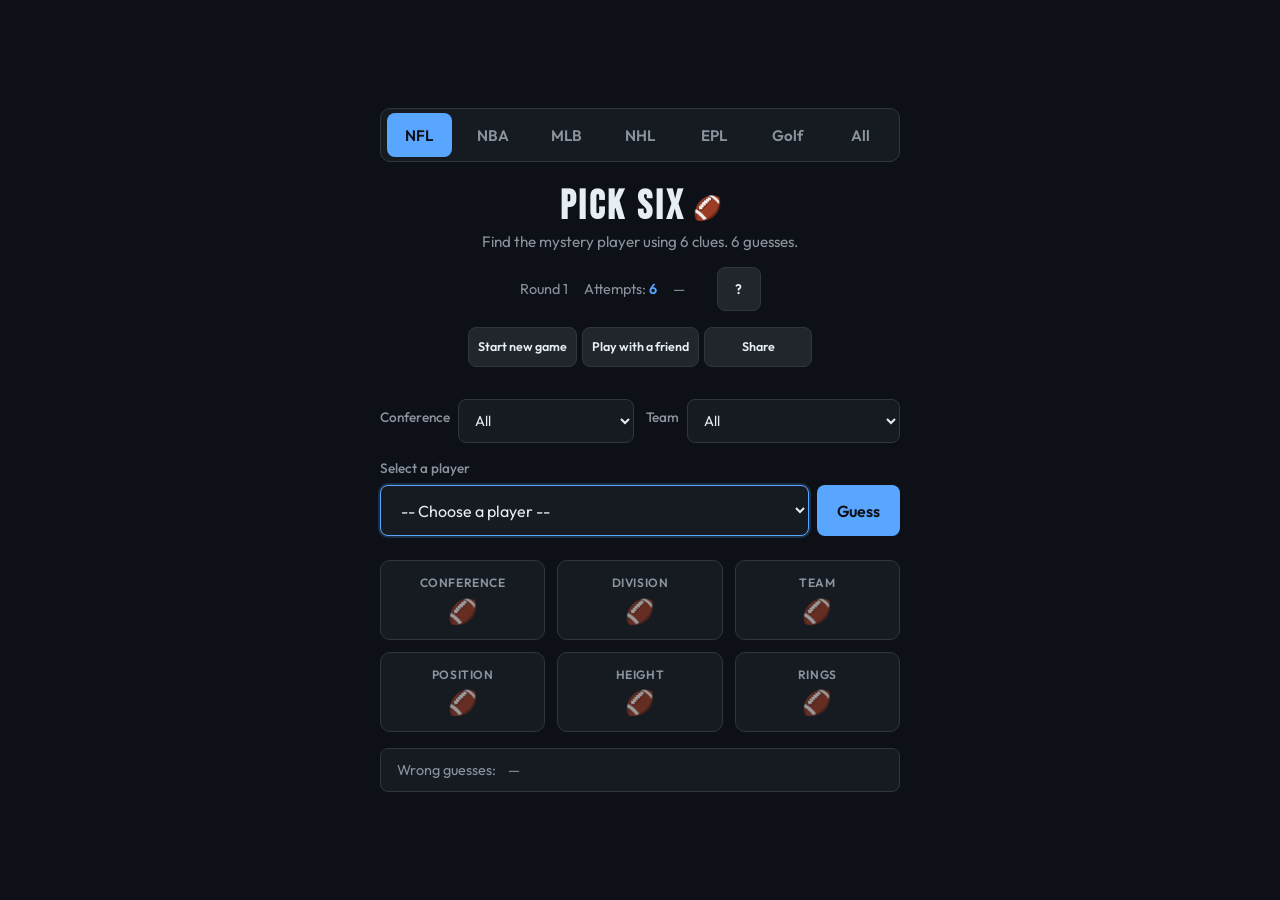
==== commit ec345ab5: "Replace global Football mode with EPL (Premier League) only - Sport key is epl; ?sport=football stil" ====
--- a/index.html
+++ b/index.html
@@ -18,10 +18,15 @@
   <meta property="og:description" content="Pick Six is the sports guessing game that exposes fake NFL, NBA, MLB, and golf sickos. Six clues, six guesses, six rounds from easy layups to “how did you even know that guy?”">
   <meta property="og:type" content="website">
   <meta property="og:url" content="https://picksix.lol">
+  <meta property="og:site_name" content="Pick Six">
   <meta property="og:image" content="https://picksix.lol/og-image.png">
+  <meta property="og:image:width" content="1200">
+  <meta property="og:image:height" content="630">
+  <meta property="og:image:alt" content="Pick Six — ALL SPORTS — branded preview card">
   <meta name="twitter:card" content="summary_large_image">
   <meta name="twitter:title" content="Pick Six – You Think You Know Ball? Prove It.">
   <meta name="twitter:description" content="Pick Six is the sports guessing game that exposes fake NFL, NBA, MLB, and golf sickos. Six clues, six guesses, six rounds from easy layups to “how did you even know that guy?”">
+  <meta name="twitter:image" content="https://picksix.lol/og-image.png">
   <link rel="icon" type="image/svg+xml" href="favicon.svg">
   <link rel="preconnect" href="https://fonts.googleapis.com">
   <link rel="preconnect" href="https://fonts.gstatic.com" crossorigin>
@@ -46,7 +51,7 @@
       <button type="button" class="sport-tab" data-sport="nba" role="tab" aria-selected="false">NBA</button>
       <button type="button" class="sport-tab" data-sport="mlb" role="tab" aria-selected="false">MLB</button>
       <button type="button" class="sport-tab" data-sport="nhl" role="tab" aria-selected="false">NHL</button>
-      <button type="button" class="sport-tab" data-sport="football" role="tab" aria-selected="false">Football</button>
+      <button type="button" class="sport-tab" data-sport="epl" role="tab" aria-selected="false">EPL</button>
       <button type="button" class="sport-tab" data-sport="golf" role="tab" aria-selected="false">Golf</button>
       <button type="button" class="sport-tab" data-sport="all" role="tab" aria-selected="false">All</button>
     </nav>
@@ -160,16 +165,10 @@
               </select>
             </div>
           </div>
-          <div class="filters-football hidden" id="filtersFootball">
-            <div class="filter-pair">
-              <label for="footballLeagueFilter">League</label>
-              <select id="footballLeagueFilter">
-                <option value="">All</option>
-              </select>
-            </div>
-            <div class="filter-pair">
-              <label for="footballClubFilter">Club</label>
-              <select id="footballClubFilter">
+          <div class="filters-epl hidden" id="filtersEpl">
+            <div class="filter-pair">
+              <label for="eplClubFilter">Club</label>
+              <select id="eplClubFilter">
                 <option value="">All</option>
               </select>
             </div>
@@ -183,7 +182,7 @@
                 <option value="NBA">NBA</option>
                 <option value="MLB">MLB</option>
                 <option value="NHL">NHL</option>
-                <option value="FOOTBALL">Football</option>
+                <option value="EPL">EPL</option>
                 <option value="GOLF">Golf</option>
               </select>
             </div>
@@ -365,12 +364,7 @@
             <div class="clue-hidden"><span class="sport-icon" aria-hidden="true">🏒</span></div>
           </div>
         </div>
-        <div class="clue-grid clue-grid-football hidden" id="clueGridFootball">
-          <div class="clue-slot" data-key="league">
-            <span class="clue-label">League</span>
-            <div class="clue-value hidden"><span class="value-text"></span></div>
-            <div class="clue-hidden"><span class="sport-icon" aria-hidden="true">⚽</span></div>
-          </div>
+        <div class="clue-grid clue-grid-epl hidden" id="clueGridEpl">
           <div class="clue-slot" data-key="club">
             <span class="clue-label">Club</span>
             <div class="clue-value hidden"><span class="value-text"></span></div>
@@ -393,6 +387,11 @@
           </div>
           <div class="clue-slot" data-key="trophies">
             <span class="clue-label">Trophies</span>
+            <div class="clue-value hidden"><span class="value-text"></span></div>
+            <div class="clue-hidden"><span class="sport-icon" aria-hidden="true">⚽</span></div>
+          </div>
+          <div class="clue-slot" data-key="age">
+            <span class="clue-label">Age</span>
             <div class="clue-value hidden"><span class="value-text"></span></div>
             <div class="clue-hidden"><span class="sport-icon" aria-hidden="true">⚽</span></div>
           </div>
@@ -500,7 +499,7 @@
   <script src="nba-data.js" defer></script>
   <script src="nfl-data.js" defer></script>
   <script src="nhl-data.js" defer></script>
-  <script src="football-data.js" defer></script>
+  <script src="epl-data.js" defer></script>
   <script src="game.js" defer></script>
 </body>
 </html>
--- a/style.css
+++ b/style.css
@@ -257,7 +257,7 @@
 .filters-nba,
 .filters-nfl,
 .filters-nhl,
-.filters-football {
+.filters-epl {
   display: flex;
   align-items: center;
   gap: 0.75rem;
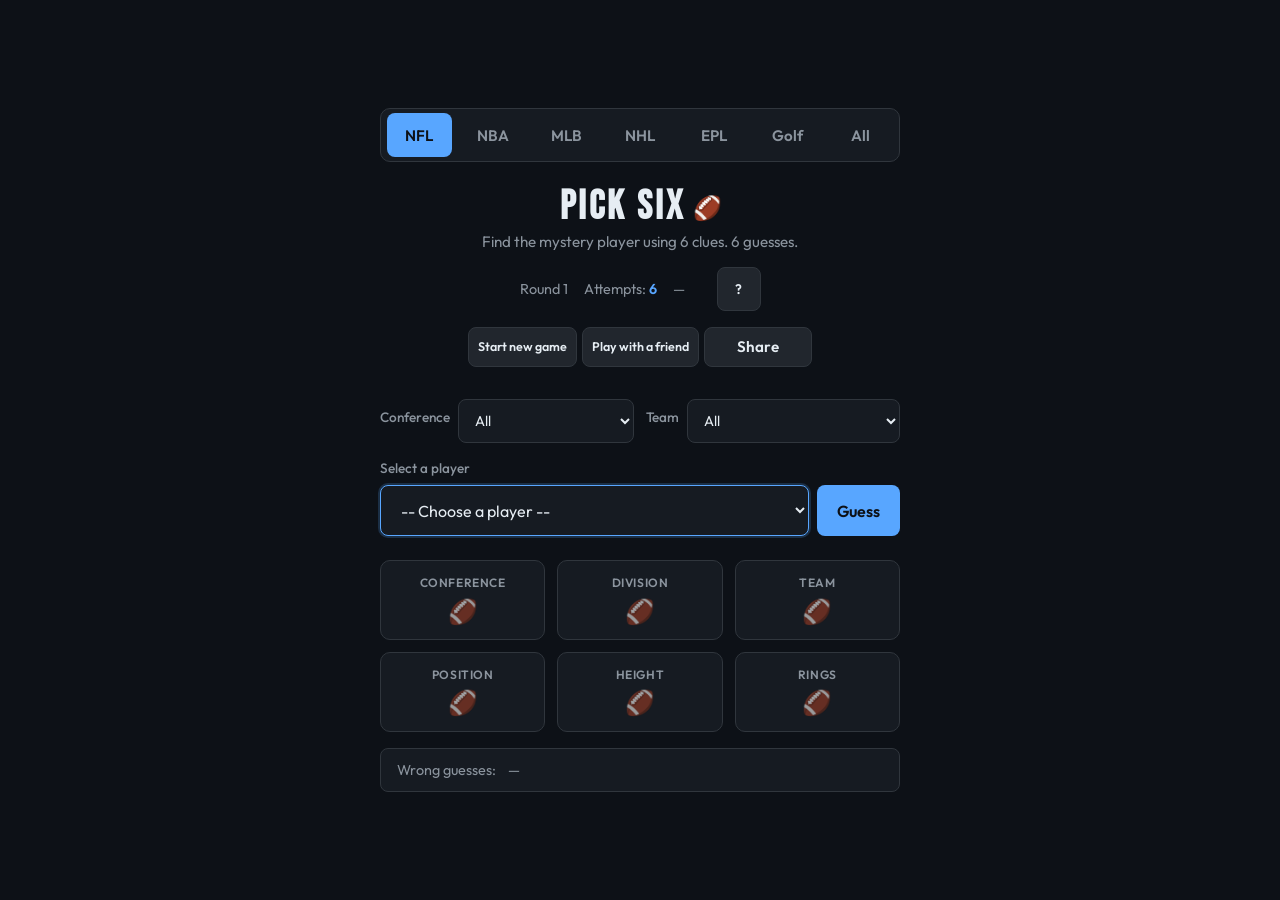
==== commit b6ee9d7f: "Fix coop copy: guess controls are above the message, not below - Status line: 'Pick a player and pre" ====
--- a/index.html
+++ b/index.html
@@ -458,7 +458,7 @@
   <div class="coop-modal-overlay hidden" id="coopGoFirstModal" role="dialog" aria-modal="true" aria-labelledby="coopGoFirstTitle">
     <div class="coop-modal">
       <h2 id="coopGoFirstTitle">You go first!</h2>
-      <p>Make your guess below, then share the link with your friend so they can take their turn.</p>
+      <p>Make your guess using the player picker, then share the link with your friend so they can take their turn.</p>
       <button type="button" class="primary" id="coopGoFirstBtn">Got it</button>
     </div>
   </div>
--- a/style.css
+++ b/style.css
@@ -138,7 +138,8 @@
 
 /* Share: same footprint as other secondary.small; copied state mirrors clue-slot check-hit + clue-value.value-correct */
 .share-game-btn {
-  transition: border-color 0.2s ease, box-shadow 0.2s ease, border-radius 0.2s ease;
+  /* Omit border-radius from transition — animating 8px→10px causes a visible flash with the label crossfade */
+  transition: border-color 0.2s ease, box-shadow 0.2s ease;
 }
 
 .share-game-btn.share-game-btn--checking {
@@ -160,7 +161,9 @@
 
 .share-game-btn__label {
   grid-area: 1 / 1;
-  transition: opacity 0.28s ease;
+  /* Single opacity crossfade only — no reveal-pop here (it fought opacity/transform and caused flicker) */
+  transition: opacity 0.22s ease;
+  backface-visibility: hidden;
 }
 
 .share-game-btn__label--copied {
@@ -180,7 +183,19 @@
   padding: 0.15rem 0.6rem;
   border-radius: 999px;
   background: rgba(63, 185, 80, 0.18);
-  animation: reveal-pop 0.35s ease-out;
+}
+
+/* Match "Share" to copied weight/size so the swap does not jump (header .small is 0.78rem) */
+.header-action-buttons .share-game-btn__label {
+  font-size: 0.95rem;
+  font-weight: 600;
+}
+
+/* Same box as the green pill so opacity crossfade does not shift layout */
+.header-action-buttons .share-game-btn__label--share {
+  padding: 0.15rem 0.6rem;
+  border-radius: 999px;
+  box-sizing: border-box;
 }
 
 .header-action-buttons .share-game-btn--copied .share-game-btn__label--copied {
@@ -192,8 +207,7 @@
     transition: none;
   }
 
-  .share-game-btn.share-game-btn--checking,
-  .share-game-btn--copied .share-game-btn__label--copied {
+  .share-game-btn.share-game-btn--checking {
     animation: none;
   }
 }
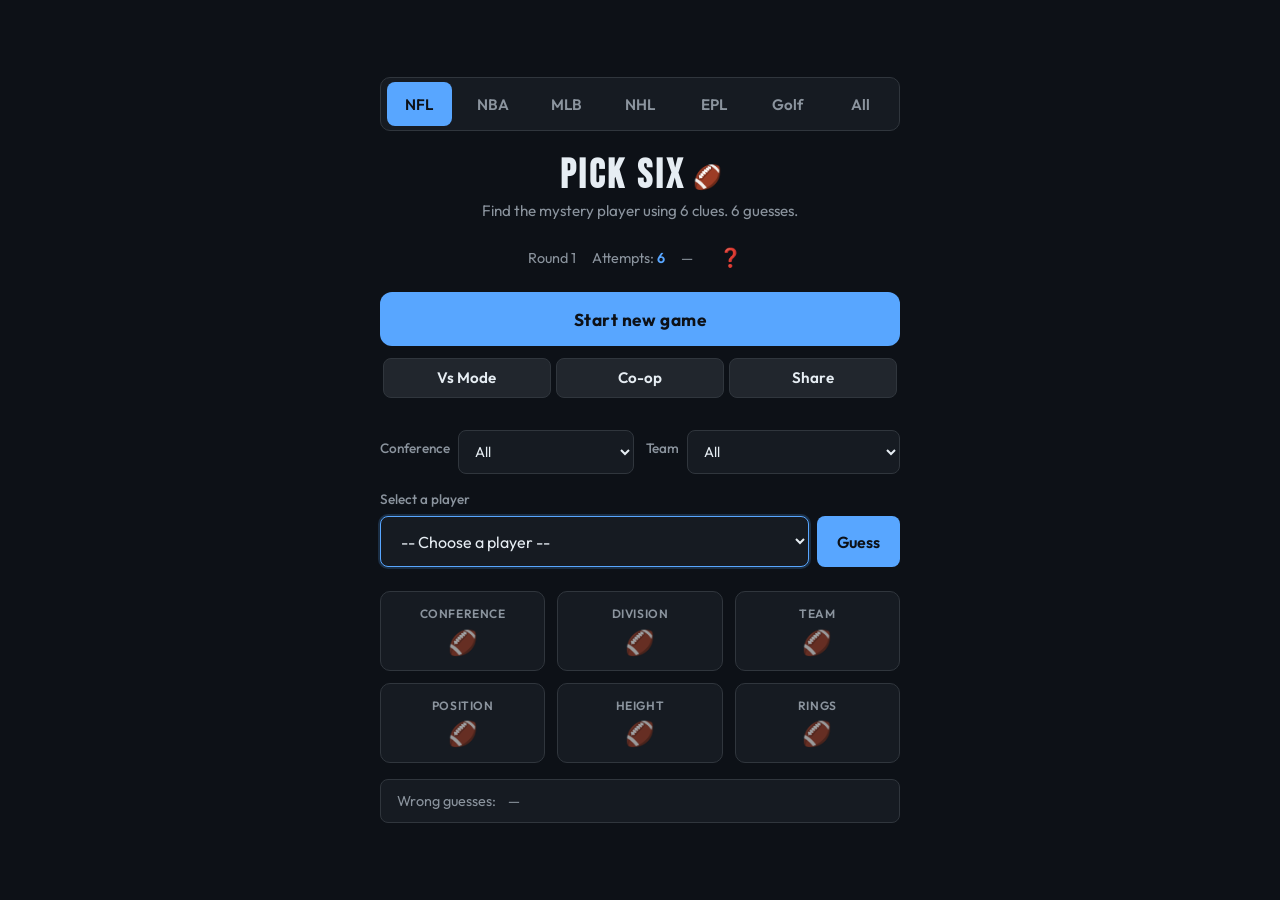
==== commit 5e194e77: "Co-op & Vs share: text steps, copy-only UI, Paste and pass Remove preview card canvases and image ac" ====
--- a/index.html
+++ b/index.html
@@ -64,14 +64,26 @@
       </h1>
       <p class="tagline" id="tagline">Find the mystery player using 6 clues. 6 guesses.</p>
       <div class="header-meta">
-        <p class="round" id="roundLabel">Round 1</p>
-        <p class="attempts" id="attempts">Attempts: <span id="attemptCount">5</span></p>
-        <p class="timer" id="timer">0:00</p>
-        <p class="streak" id="streak" aria-label="Win streak"></p>
-        <button id="helpBtn" type="button" class="secondary small" aria-haspopup="dialog" aria-controls="helpPanel">?</button>
+        <div class="header-meta-stats">
+          <p class="round" id="roundLabel">Round 1</p>
+          <p class="attempts" id="attempts">Attempts: <span id="attemptCount">5</span></p>
+          <p class="timer" id="timer">0:00</p>
+          <button type="button" id="helpBtn" class="help-mark" aria-haspopup="dialog" aria-controls="helpPanel" aria-label="How to play Pick Six"><span aria-hidden="true">❓</span></button>
+        </div>
+        <button id="newGameBtn" type="button" class="header-new-game-btn">Start new game</button>
         <div class="header-action-buttons">
-          <button id="newGameBtn" type="button" class="secondary small">Start new game</button>
-          <button id="playWithFriendBtn" type="button" class="secondary small coop-mode-btn">Play with a friend</button>
+          <button id="vsModeBtn" type="button" class="secondary small share-game-btn vs-share-btn" aria-label="Copy link to challenge a friend on the same game">
+            <span class="share-game-btn__stack">
+              <span class="share-game-btn__label share-game-btn__label--share">Vs Mode</span>
+              <span class="share-game-btn__label share-game-btn__label--copied" aria-hidden="true">Copied</span>
+            </span>
+          </button>
+          <button id="playWithFriendBtn" type="button" class="secondary small share-game-btn coop-action-btn" aria-label="Play Co-op with a friend">
+            <span class="share-game-btn__stack">
+              <span class="share-game-btn__label share-game-btn__label--share">Co-op</span>
+              <span class="share-game-btn__label share-game-btn__label--copied" aria-hidden="true">Exited</span>
+            </span>
+          </button>
           <button id="shareGameBtn" type="button" class="secondary small share-game-btn" aria-label="Copy link to play this sport">
             <span class="share-game-btn__stack">
               <span class="share-game-btn__label share-game-btn__label--share">Share</span>
@@ -86,7 +98,6 @@
           <input id="coopLinkInput" type="text" readonly class="coop-link-input" aria-label="Game link to share">
           <button id="coopCopyBtn" type="button" class="secondary small">Copy link</button>
         </div>
-        <button id="coopExitBtn" type="button" class="secondary small">Exit coop</button>
       </section>
     </header>
 
@@ -400,32 +411,32 @@
           <div class="clue-slot" data-key="sport">
             <span class="clue-label">Sport</span>
             <div class="clue-value hidden"><span class="value-text"></span></div>
-            <div class="clue-hidden"><span class="sport-icon" aria-hidden="true">🏆</span></div>
+            <div class="clue-hidden"><span class="sport-icon" aria-hidden="true">🌐</span></div>
           </div>
           <div class="clue-slot" data-key="team">
             <span class="clue-label">Team/Country</span>
             <div class="clue-value hidden"><span class="value-text"></span></div>
-            <div class="clue-hidden"><span class="sport-icon" aria-hidden="true">🏆</span></div>
+            <div class="clue-hidden"><span class="sport-icon" aria-hidden="true">🌐</span></div>
           </div>
           <div class="clue-slot" data-key="position">
             <span class="clue-label">Position</span>
             <div class="clue-value hidden"><span class="value-text"></span></div>
-            <div class="clue-hidden"><span class="sport-icon" aria-hidden="true">🏆</span></div>
+            <div class="clue-hidden"><span class="sport-icon" aria-hidden="true">🌐</span></div>
           </div>
           <div class="clue-slot" data-key="height">
             <span class="clue-label">Height</span>
             <div class="clue-value hidden"><span class="value-text"></span></div>
-            <div class="clue-hidden"><span class="sport-icon" aria-hidden="true">🏆</span></div>
+            <div class="clue-hidden"><span class="sport-icon" aria-hidden="true">🌐</span></div>
           </div>
           <div class="clue-slot" data-key="titles">
             <span class="clue-label">Titles</span>
             <div class="clue-value hidden"><span class="value-text"></span></div>
-            <div class="clue-hidden"><span class="sport-icon" aria-hidden="true">🏆</span></div>
+            <div class="clue-hidden"><span class="sport-icon" aria-hidden="true">🌐</span></div>
           </div>
           <div class="clue-slot" data-key="age">
             <span class="clue-label">Age</span>
             <div class="clue-value hidden"><span class="value-text"></span></div>
-            <div class="clue-hidden"><span class="sport-icon" aria-hidden="true">🏆</span></div>
+            <div class="clue-hidden"><span class="sport-icon" aria-hidden="true">🌐</span></div>
           </div>
         </div>
         <div class="wrong-guesses" id="wrongGuesses">
@@ -457,19 +468,40 @@
 
   <div class="coop-modal-overlay hidden" id="coopGoFirstModal" role="dialog" aria-modal="true" aria-labelledby="coopGoFirstTitle">
     <div class="coop-modal">
-      <h2 id="coopGoFirstTitle">You go first!</h2>
-      <p>Make your guess using the player picker, then share the link with your friend so they can take their turn.</p>
+      <h2 id="coopGoFirstTitle">Co-op — you go first</h2>
+      <p>Make your guess using the player picker, then share the link so your friend can guess and pass it back.</p>
       <button type="button" class="primary" id="coopGoFirstBtn">Got it</button>
     </div>
   </div>
 
+  <div class="coop-modal-overlay hidden" id="vsShareModal" role="dialog" aria-modal="true" aria-labelledby="vsShareTitle">
+    <div class="coop-modal coop-modal--share">
+      <h2 id="vsShareTitle">Vs challenge</h2>
+      <p id="vsShareBlurb">Same mystery player every round through round 6 — your friend plays the identical run and you compare scores.</p>
+      <ol class="coop-steps">
+        <li>Tap <strong>Copy link</strong></li>
+        <li>Your friend opens it and plays the same six rounds (same mystery player in each round)</li>
+        <li>Compare scores when you're both done</li>
+      </ol>
+      <div class="coop-modal-copy-row">
+        <button id="vsShareCopyBtn" type="button" class="secondary coop-modal-copy-btn" aria-label="Copy Vs challenge link">Copy link</button>
+      </div>
+      <button type="button" class="primary" id="vsShareDoneBtn">Done</button>
+    </div>
+  </div>
+
   <div class="coop-modal-overlay hidden" id="coopShareModal" role="dialog" aria-modal="true" aria-labelledby="coopShareTitle">
-    <div class="coop-modal">
-      <h2 id="coopShareTitle">Hand it off!</h2>
-      <p>Copy the link and fire it to your friend — iMessage, text, carrier pigeon, whatever. Their turn to guess.</p>
-      <div class="coop-modal-link-row">
-        <input id="coopShareLinkInput" type="text" readonly class="coop-link-input" aria-label="Game link to share">
-        <button id="coopShareCopyBtn" type="button" class="secondary">Copy link</button>
+    <div class="coop-modal coop-modal--share">
+      <h2 id="coopShareTitle">Paste and pass</h2>
+      <ol class="coop-steps">
+        <li>Play your turn</li>
+        <li>Tap <strong>Copy link</strong></li>
+        <li>Send to your friend</li>
+        <li>Your friend sends you back a link</li>
+        <li>Back to step 1 — repeat until someone wins or you're out of guesses</li>
+      </ol>
+      <div class="coop-modal-copy-row">
+        <button id="coopShareCopyBtn" type="button" class="secondary coop-modal-copy-btn" aria-label="Copy Co-op game link">Copy link</button>
       </div>
       <button type="button" class="primary" id="coopShareDoneBtn" disabled>Sent — they're up!</button>
     </div>
@@ -477,20 +509,26 @@
 
   <div class="help-overlay hidden" id="helpPanel" role="dialog" aria-modal="true" aria-labelledby="helpTitle">
     <div class="help-modal">
-      <h2 id="helpTitle">How Pick Six works</h2>
+      <h2 id="helpTitle">How to play</h2>
       <p>
-        Each game picks one mystery player from the current sport. You have six guesses to find them using the clues you unlock along the way.
+        Each round is one mystery player from the sport you picked. You get six guesses; wrong guesses reveal clues so you can narrow it down.
       </p>
       <p>
-        Make a guess and we’ll light up how close you are on league/conference, division, team, position, and the numeric stats – age, height, jersey number, or rings depending on the sport.
+        After each guess we show how close you are on league or conference, division, team, position, and the numeric stats (age, height, number, rings, etc. — depends on the sport).
       </p>
       <p>
-        Clear four rounds in a row to go from stars to deep‑cut role players and golf nerd favorites.
+        Rounds get harder as the player pool grows — from stars toward deeper cuts (and golf nerdery when you’re on Golf).
       </p>
       <p>
-        <strong>Play with a friend:</strong> Click "Play with a friend", make a guess, then copy the link and send it (iMessage, text, etc.). Your friend opens it, makes their guess, and sends the link back. Take turns until you nail it — or run out of guesses.
+        <strong>Co-op:</strong> Tap Co-op, make a guess, then copy the link and send it. Your friend opens it, guesses, and sends the link back — same round, back and forth until someone nails it or you run out of guesses.
       </p>
-      <button type="button" class="secondary small" id="helpCloseBtn">Got it</button>
+      <p>
+        <strong>Vs Mode:</strong> Share a link so a friend plays the same six rounds (same answers each round). Compare totals when you are both done — or challenge them to beat your final score from the link.
+      </p>
+      <p>
+        <strong>Share:</strong> Sends a link to this sport so anyone can play their own game.
+      </p>
+      <button type="button" class="secondary small" id="helpCloseBtn">Close</button>
     </div>
   </div>
 
--- a/style.css
+++ b/style.css
@@ -41,12 +41,6 @@
   min-width: 0;
 }
 
-.streak {
-  font-size: 1.25rem;
-  line-height: 1;
-  color: var(--text-muted);
-}
-
 header {
   text-align: center;
   margin-bottom: 2rem;
@@ -96,15 +90,86 @@
 
 .header-meta {
   display: flex;
+  flex-direction: column;
+  align-items: stretch;
+  gap: 0.75rem;
+  margin-top: 1rem;
+  width: 100%;
+}
+
+.header-meta-stats {
+  display: flex;
   flex-wrap: wrap;
   align-items: center;
   justify-content: center;
-  gap: 1rem;
-  margin-top: 1rem;
-  width: 100%;
-}
-
-/* Keep Start new game, Play with a friend, and Share on one row (scroll on very narrow screens). */
+  gap: 0.65rem 1rem;
+  width: 100%;
+}
+
+/* Looks like inline ❓; still a real button for a11y + hit target */
+.help-mark {
+  display: inline-flex;
+  align-items: center;
+  justify-content: center;
+  margin: 0;
+  padding: 0.2rem 0.35rem;
+  font: inherit;
+  line-height: 1;
+  font-size: 1.15rem;
+  background: none;
+  border: none;
+  color: var(--text-muted);
+  cursor: pointer;
+  opacity: 0.92;
+  flex-shrink: 0;
+  min-width: 44px;
+  min-height: 44px;
+  box-sizing: border-box;
+  transition: opacity 0.15s, color 0.15s;
+}
+
+.help-mark:hover {
+  opacity: 1;
+  color: var(--accent);
+}
+
+.help-mark:focus-visible {
+  outline: 2px solid var(--accent);
+  outline-offset: 2px;
+  border-radius: 6px;
+}
+
+.header-new-game-btn {
+  display: block;
+  width: 100%;
+  box-sizing: border-box;
+  padding: 0.95rem 1.25rem;
+  font-size: 1.08rem;
+  font-weight: 700;
+  letter-spacing: 0.03em;
+  min-height: 54px;
+  border-radius: 12px;
+  border: none;
+  cursor: pointer;
+  background: var(--accent);
+  color: var(--bg);
+  transition: background 0.15s, transform 0.15s;
+}
+
+.header-new-game-btn:hover:not(:disabled) {
+  background: #6eb4ff;
+}
+
+.header-new-game-btn:active:not(:disabled) {
+  transform: scale(0.99);
+}
+
+.header-new-game-btn:disabled {
+  opacity: 0.5;
+  cursor: not-allowed;
+}
+
+/* Vs / Co-op / Share — equal width row (scroll on very narrow screens). */
 .header-action-buttons {
   display: flex;
   flex-direction: row;
@@ -123,17 +188,17 @@
   scrollbar-width: thin;
 }
 
-/* Slightly tighter than global .small so three buttons fit typical phone widths */
 .header-action-buttons .secondary.small {
-  flex: 0 0 auto;
+  flex: 1 1 0;
+  min-width: 0;
   display: inline-flex;
   align-items: center;
   justify-content: center;
-  padding: 0.4rem 0.55rem;
+  padding: 0.4rem 0.45rem;
   font-size: 0.78rem;
   line-height: 1.2;
   min-height: 40px;
-  min-width: 40px;
+  text-align: center;
 }
 
 /* Share: same footprint as other secondary.small; copied state mirrors clue-slot check-hit + clue-value.value-correct */
@@ -155,8 +220,9 @@
 .share-game-btn__stack {
   display: grid;
   place-items: center;
-  /* Fits pill + "Copied" without clipping (header uses compact .small) */
-  min-width: 5.5rem;
+  width: 100%;
+  max-width: 100%;
+  min-width: 0;
 }
 
 .share-game-btn__label {
@@ -220,6 +286,13 @@
 }
 
 .attempts span {
+  color: var(--accent);
+  font-weight: 600;
+}
+
+.vs-challenge-result {
+  margin-top: 0.75rem;
+  font-size: 0.95rem;
   color: var(--accent);
   font-weight: 600;
 }
@@ -694,7 +767,7 @@
   display: flex;
   align-items: center;
   justify-content: center;
-  z-index: 40;
+  z-index: 200;
   padding: max(1rem, env(safe-area-inset-top, 0px)) var(--safe-pad-inline)
     max(1rem, env(safe-area-inset-bottom, 0px)) var(--safe-pad-inline);
 }
@@ -933,10 +1006,34 @@
   line-height: 1.5;
 }
 
+.coop-steps {
+  margin: 0 0 1rem 0;
+  padding-left: 1.25rem;
+  color: var(--text-muted);
+  font-size: 0.95rem;
+  line-height: 1.55;
+}
+
+.coop-steps li {
+  margin-bottom: 0.45rem;
+}
+
+.coop-steps li:last-child {
+  margin-bottom: 0;
+}
+
 .coop-modal-link-row {
   display: flex;
   gap: 0.5rem;
   margin-bottom: 1rem;
+}
+
+.coop-modal-copy-row {
+  margin-bottom: 1rem;
+}
+
+.coop-modal-copy-row .coop-modal-copy-btn {
+  width: 100%;
 }
 
 .coop-modal .coop-link-input {
@@ -957,6 +1054,16 @@
 .coop-modal .primary:disabled {
   opacity: 0.5;
   cursor: not-allowed;
+}
+
+/* Co-op button becomes green "Exit Co-op" while a Co-op game is active */
+.coop-action-btn.coop-action-btn--exit {
+  border-color: var(--success);
+  box-shadow: 0 0 12px rgba(63, 185, 80, 0.28);
+}
+
+.header-action-buttons .coop-action-btn.coop-action-btn--exit .share-game-btn__label--share {
+  color: var(--success);
 }
 
 .coop-banner {
